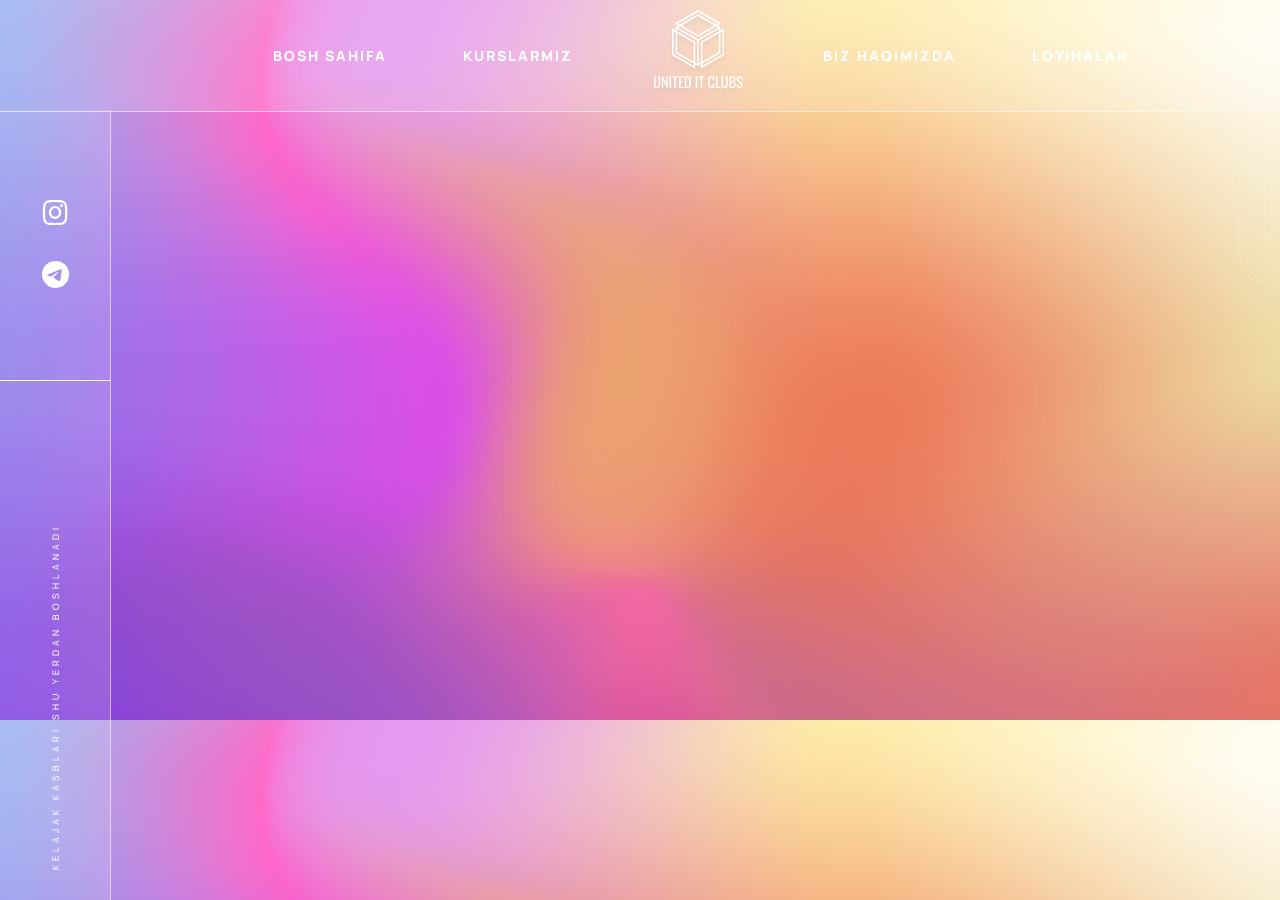
==== example.html @ 800cea26 "newBar" ====
<!DOCTYPE html>
<html lang="en">
<head>
    <meta charset="UTF-8">
    <meta http-equiv="X-UA-Compatible" content="IE=edge">
    <meta name="viewport" content="width=device-width, initial-scale=1.0">
    <link rel="stylesheet" href="header.css">
    <link rel="stylesheet" href="css/all.css">
    <link rel="stylesheet" href="webfonts">
    <title>Document</title>
</head>
<body>
    <!-- header -->
    <header class="head">
        <div class="container">
            <div class="link">
                <a href="">Bosh sahifa</a>
                <a href="">Kurslarmiz</a>
            </div>
            <div class="brand">
                <a href=""><img src="Group 2.png" alt=""></a>
            </div>
            <div class="link">
                <a href="">Biz haqimizda</a>
                <a href="">Loyihalar</a>
            </div>
        </div>
    </header>

    <!-- SideBar -->
    <section class="sideBar">
        <div class="icon">
            <a href="#"><i class="fa-brands fa-instagram"></i></a>
            <a href="#"><i class="fa-brands fa-telegram"></i></a>
        </div>
        <div class="text">
            <p>Kelajak kasblari shu yerdan boshlanadi</p>
        </div>
    </section>

    <section class="GrafikBox">
        
    </section>

   <section class="fonText">
    <marquee behavior="" direction="" height="">
        <h1>United it clubs United it clubs United it clubs United it clubs</h1>
        
     </marquee>
   </section>
   
    
</body>
</html>
---- header.css ----
@import url('https://fonts.googleapis.com/css2?family=Manrope:wght@300;500;700&display=swap');
@import url('https://fonts.googleapis.com/css2?family=Oswald:wght@300;500;700&display=swap');
:root {
    --manrope: 'Manrope', sans-serif; 
    --oswald: 'Oswald', sans-serif;
}
*{
    margin: 0;
    padding: 0;
    text-decoration: none;
}
body{
    background: url(Rectangle.png);
    background-size: cover;
    overflow-y: hidden;
}
.container
{
    width: 1400px;
    margin: 0 auto;
}

header{
    background: rgba(255, 255, 255, 0.146);
    border-bottom: 1.4px solid rgba(255, 255, 255, 0.527);
    padding: 10px 0;
    position: fixed;
    width: 100%;
    top: 0;
}
header .container
{
    display: flex;
    align-items: center;
    justify-content: center;
}
header .link a
{
    font-family: var(--manrope);
    font-size: 14px;
    margin: 0 30px;
    padding: 0 6px;
    color: #fff;
    text-transform: uppercase;
    letter-spacing: 2px;
    text-decoration: none;
    font-weight: 900;
}
header .brand{
    margin: 0 40px;
}

.sideBar
{
    width: 110px;
    height: 100vh;
    background: rgba(255, 255, 255, 0.146);
    border-right: 1.4px solid rgba(255, 255, 255, 0.527); 
    position: fixed;
    margin-top: 110px;
    left: 0;
    

}
.sideBar .icon 
{
    display: flex;
    flex-direction: column;
    align-items: center;
    justify-content: center;
    min-height: 30vh;
    border-bottom: 1px solid #fff;
}
.sideBar .icon a 
{
    font-size: 28px;
    color: #fff;
    margin: 15px 0;
}
.sideBar .text
{
    display: flex;
    width: 100%;
    min-height: 70vh;
    justify-content: center;
    align-items: center;
}

.sideBar .text p 
{
    transform: rotate(-90deg);
    white-space: nowrap;   
    color: #fff;
    font-size: 9px;
    font-family: var(--manrope);
    text-transform: uppercase;
    letter-spacing: 4px;
    transform: rotateZ(-90deg);
    white-space: nowrap;
    
}


/* absolute text */
.fonText
{
    position: absolute;
    left: 0;
    top: 15%;
    
    right: 0;
    
    display: flex;
    flex-direction: column;
    justify-content: space-around;
}
.fonText h1 
{
    font-size: 140px;
    font-family: var(--oswald);
    text-transform: uppercase;
    color: rgba(0, 0, 0, 0);
    -webkit-text-stroke: .3px rgba(255, 255, 255, 0.516);
    letter-spacing: 20px;
    line-height: 1.2;
    
}
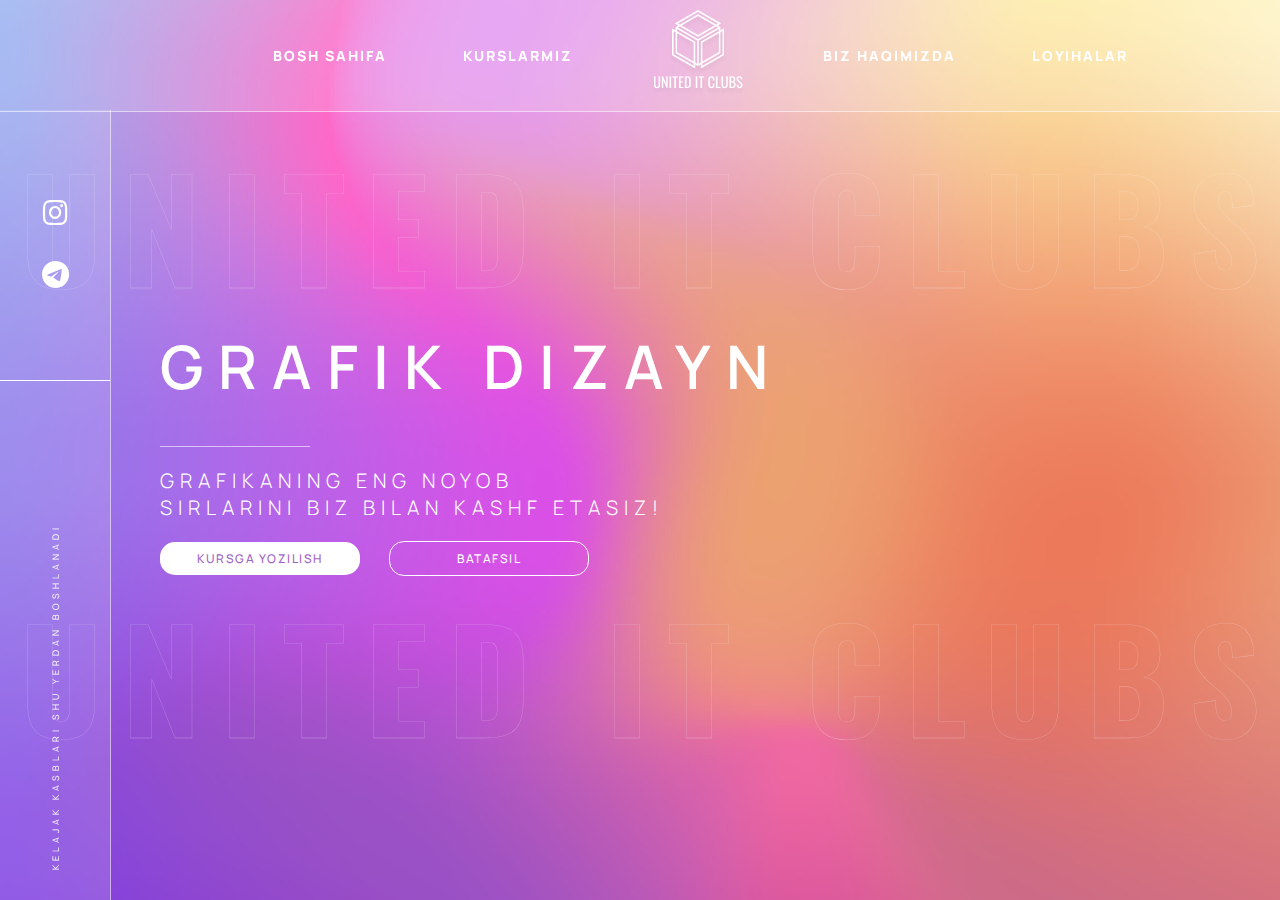
==== commit f9e304b3: "qeqwe" ====
--- a/example.html
+++ b/example.html
@@ -6,7 +6,7 @@
     <meta name="viewport" content="width=device-width, initial-scale=1.0">
     <link rel="stylesheet" href="header.css">
     <link rel="stylesheet" href="css/all.css">
-    <link rel="stylesheet" href="webfonts">
+    <!-- <link rel="stylesheet" href="webfonts"> -->
     <title>Document</title>
 </head>
 <body>
@@ -39,14 +39,19 @@
     </section>
 
     <section class="GrafikBox">
-        
+        <div class="Gboxs">
+            <h1 class="topname-h1">Grafik dizayn</h1>
+            <p>GRAFIKANING ENG NOYOB <br> SIRLARINI BIZ BILAN KASHF ETASIZ!</p>
+        </div>
+        <div class="Btnbox">
+            <button class="btn btn1">Kursga yozilish</button>
+            <button class="btn btn2">Batafsil</button>
+        </div>
     </section>
 
    <section class="fonText">
-    <marquee behavior="" direction="" height="">
-        <h1>United it clubs United it clubs United it clubs United it clubs</h1>
-        
-     </marquee>
+        <h1>United it clubs &nbsp; United it clubs United it clubs United it clubs &nbsp; United it clubs &nbsp; United it clubs &nbsp; United it clubs &nbsp; United it clubs </h1>
+        <h1>United it clubs &nbsp; &nbsp; United it clubs United it clubs United it clubs &nbsp; &nbsp; United it clubs &nbsp; &nbsp; United it clubs &nbsp; &nbsp; United it clubs &nbsp; &nbsp; United it clubs </h1>
    </section>
    
     
--- a/header.css
+++ b/header.css
@@ -10,8 +10,10 @@
     text-decoration: none;
 }
 body{
+    height: 100vh;
     background: url(Rectangle.png);
     background-size: cover;
+    background-repeat: no-repeat;
     overflow-y: hidden;
 }
 .container
@@ -106,13 +108,14 @@
 {
     position: absolute;
     left: 0;
-    top: 15%;
-    
+    top: 0;
     right: 0;
-    
+    bottom: 0;
     display: flex;
     flex-direction: column;
     justify-content: space-around;
+    overflow: hidden;
+    z-index: -1;
 }
 .fonText h1 
 {
@@ -123,6 +126,84 @@
     -webkit-text-stroke: .3px rgba(255, 255, 255, 0.516);
     letter-spacing: 20px;
     line-height: 1.2;
+    white-space: nowrap; 
+    padding: 0 20px;
+    user-select: none;
+    opacity: .7;
+}
+
+
+/* grafik box*/
+.GrafikBox {
+    width: 100%;
+    min-height: 100vh;
+    display: flex;
+    align-items: flex-start;
+    justify-content: center;
+    flex-direction: column;
+}
+.Gboxs, .Btnbox {
+   margin-left: 160px;
+}
+
+.topname-h1 {
+    font-size: 60px;
+    font-family: var(--manrope);
+    text-transform: uppercase;
+    font-weight: 600;
+    color: #fff;
+    letter-spacing: 15px;
+    padding-bottom: 40px;
+    position: relative;
+}
+.topname-h1::before {
+    content: " ";
+    position: absolute;
+    bottom: 0;
+    width: 150px;   
+    height: 1px;
+    background-color: rgba(255, 255, 255, 0.588);
+}
+
+.Gboxs p {
+    color: #fff;
+    font-size: 20px;
+    margin: 20px 0;
+    font-family: var(--manrope);
+    font-weight: 400;
+    font-weight: 300;
+    text-transform: uppercase;
+    letter-spacing: 6px;
+}
+
+.Btnbox {
     
 }
-
+.btn {
+    width: 200px;
+    padding: 8px 10px 8px 10px;
+    background-color: #fff;
+    font-size: 12px;
+    font-weight: 500;
+    text-transform: uppercase;
+    letter-spacing: 1.5px;
+    font-family: var(--manrope);
+    border: none;
+    border-radius: 15px;
+    cursor: pointer;
+    transition: .1s;
+}
+.btn1 {
+    color: #9E64C4;
+    margin-right: 25px;
+}
+.btn2 {
+    background-color: transparent;
+    border: 1px solid #fff;
+    color: #fff;
+    margin-right: 100px;
+}
+.btn2:hover {
+    background-color: #fff;
+    color: #9E64C4;
+}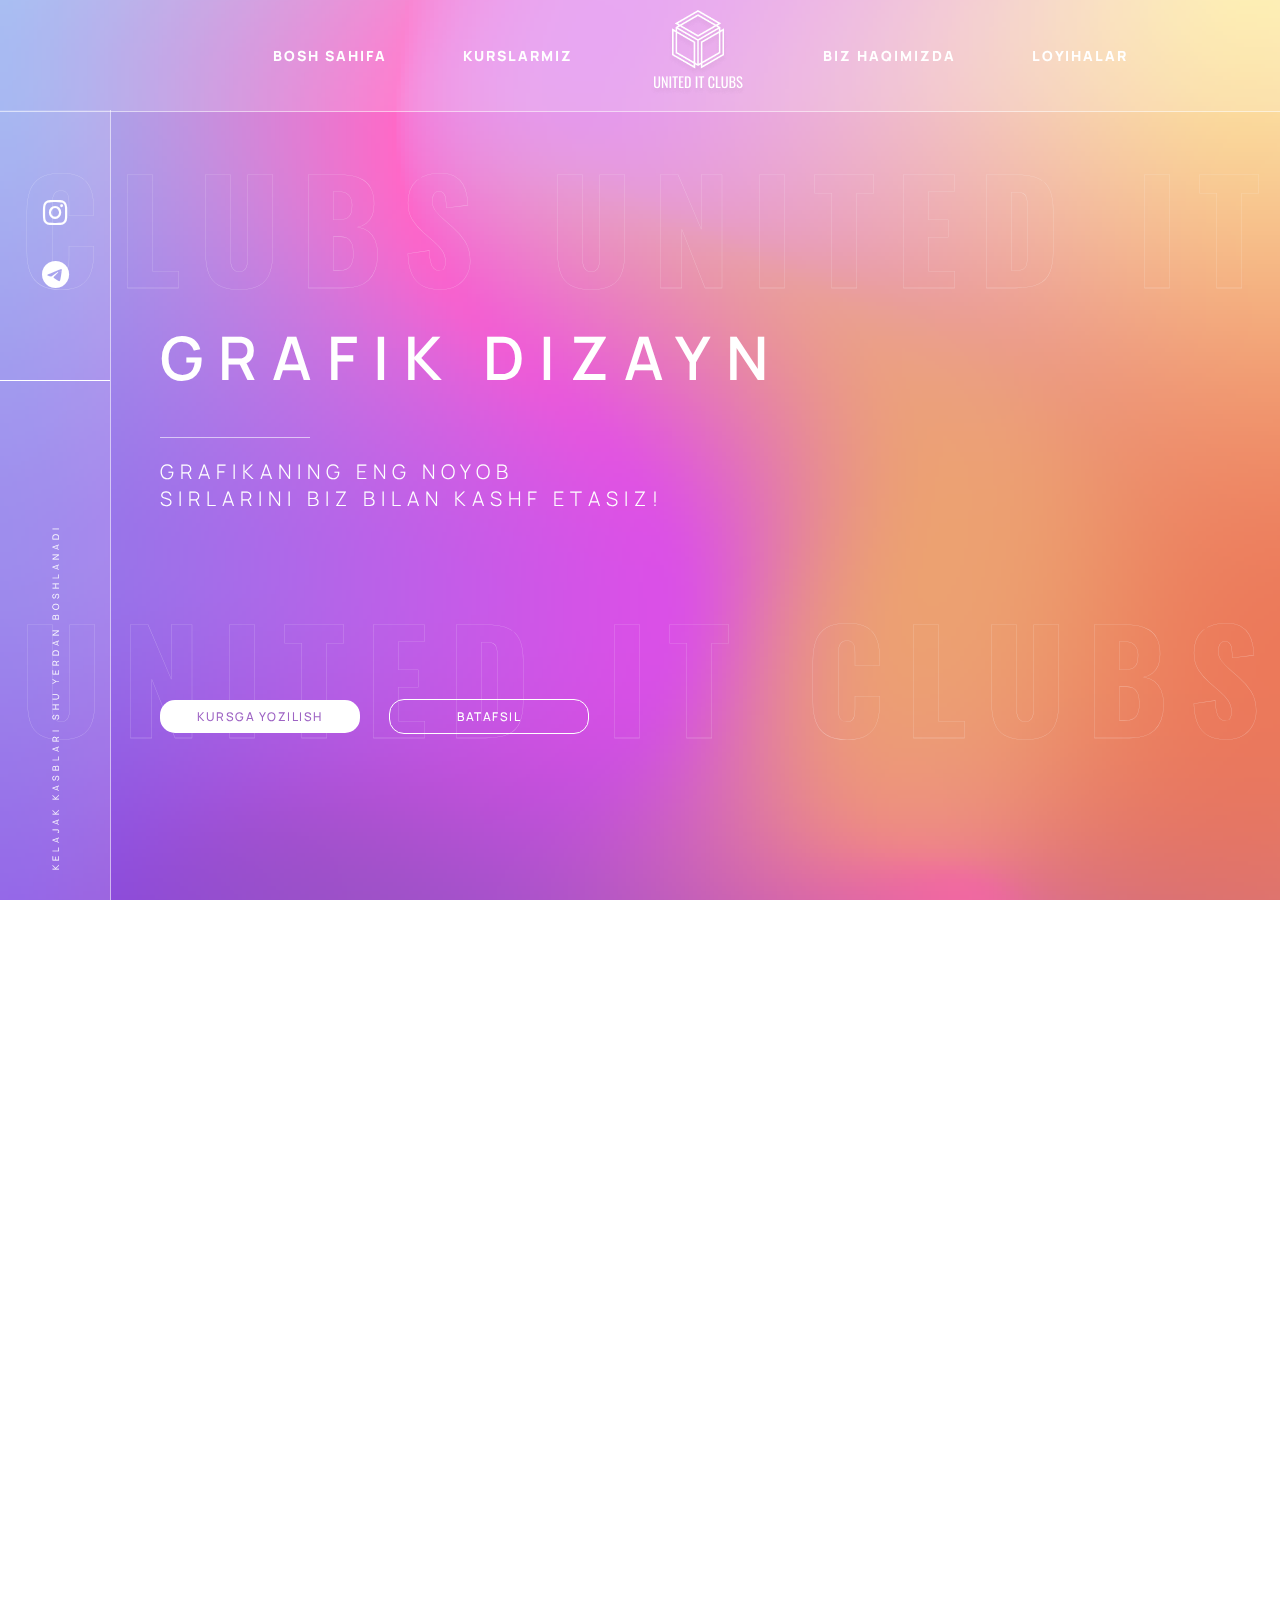
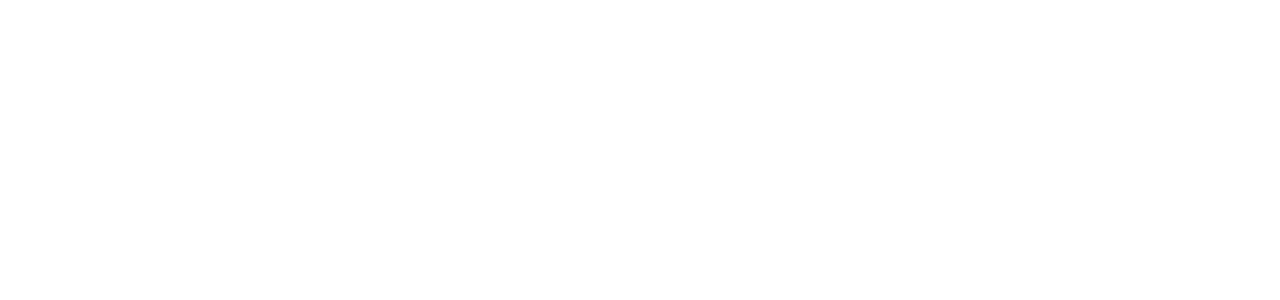
==== commit 8fa26472: "qwdqwffqwf" ====
--- a/example.html
+++ b/example.html
@@ -6,7 +6,7 @@
     <meta name="viewport" content="width=device-width, initial-scale=1.0">
     <link rel="stylesheet" href="header.css">
     <link rel="stylesheet" href="css/all.css">
-    <!-- <link rel="stylesheet" href="webfonts"> -->
+    <link rel="stylesheet" href="webfonts">
     <title>Document</title>
 </head>
 <body>
@@ -38,22 +38,51 @@
         </div>
     </section>
 
-    <section class="GrafikBox">
-        <div class="Gboxs">
-            <h1 class="topname-h1">Grafik dizayn</h1>
-            <p>GRAFIKANING ENG NOYOB <br> SIRLARINI BIZ BILAN KASHF ETASIZ!</p>
-        </div>
-        <div class="Btnbox">
-            <button class="btn btn1">Kursga yozilish</button>
-            <button class="btn btn2">Batafsil</button>
-        </div>
+    <div class="scroll-Div" data-0="transform: translateX(-0%);" data-1000="transform: translateX(-200%);">
+        <section class="GrafikBox GrafikBox1">
+            <div class="Gboxs">
+                <h1 class="topname-h1">Grafik dizayn</h1>
+                <p>GRAFIKANING ENG NOYOB <br> SIRLARINI BIZ BILAN KASHF ETASIZ!</p>
+            </div>
+            <div class="Btnbox">
+                <button class="btn btn1" style="color: #9E64C4;">Kursga yozilish</button>
+                <button class="btn btn2 clr1">Batafsil</button>
+            </div>
+        </section>
+
+
+        <section class="GrafikBox GrafikBox2">
+            <div class="Gboxs">
+                <h1 class="topname-h1">Frontend & Backend</h1>
+                <p>Web dasturlashda kod yozish <br> san`atni mukammal egallang!</p>
+            </div>
+            <div class="Btnbox">
+                <button class="btn btn1" style="color: #9E96DD;">Kursga yozilish</button>
+                <button class="btn btn2 clr2">Batafsil</button>
+            </div>
+        </section> 
+
+
+        <section class="GrafikBox GrafikBox3">
+            <div class="Gboxs">
+                <h1 class="topname-h1">3d modeling</h1>
+                <p>3 o`lchamli fazoni bizning <br> kurslarimizda zapt etasiz!</p>
+            </div>
+            <div class="Btnbox">
+                <button class="btn btn1" style="color: #CC837E;">Kursga yozilish</button>
+                <button class="btn btn2 clr3">Batafsil</button>
+            </div>
+        </section> 
+    </div>
+
+    <section class="fonText" data-0="transform: translateX(-0%);" data-1000="transform: translateX(-200%);">
+        <h1>clubs&nbsp;United it clubs &nbsp; United it clubs &nbsp; United it clubs </h1>
+        <h1>United it clubs &nbsp; &nbsp; United it clubs United it clubs United it clubs &nbsp; &nbsp; United it clubs &nbsp; &nbsp; United it clubs &nbsp; &nbsp; United it clubs &nbsp; &nbsp; United it clubs </h1>
     </section>
-
-   <section class="fonText">
-        <h1>United it clubs &nbsp; United it clubs United it clubs United it clubs &nbsp; United it clubs &nbsp; United it clubs &nbsp; United it clubs &nbsp; United it clubs </h1>
-        <h1>United it clubs &nbsp; &nbsp; United it clubs United it clubs United it clubs &nbsp; &nbsp; United it clubs &nbsp; &nbsp; United it clubs &nbsp; &nbsp; United it clubs &nbsp; &nbsp; United it clubs </h1>
-   </section>
    
-    
+   <script type="text/javascript" src="javascript.js"></script>
+   <script type="text/javascript">
+        var s = skrollr.init();
+   </script>
 </body>
 </html>--- a/header.css
+++ b/header.css
@@ -9,13 +9,6 @@
     padding: 0;
     text-decoration: none;
 }
-body{
-    height: 100vh;
-    background: url(Rectangle.png);
-    background-size: cover;
-    background-repeat: no-repeat;
-    overflow-y: hidden;
-}
 .container
 {
     width: 1400px;
@@ -29,6 +22,7 @@
     position: fixed;
     width: 100%;
     top: 0;
+    z-index: 111;
 }
 header .container
 {
@@ -61,6 +55,7 @@
     position: fixed;
     margin-top: 110px;
     left: 0;
+    z-index: 111;
     
 
 }
@@ -106,16 +101,15 @@
 /* absolute text */
 .fonText
 {
-    position: absolute;
+    height: 100vh;
+    position: fixed;
+    top: 0;
     left: 0;
-    top: 0;
-    right: 0;
+    right: 80%;
     bottom: 0;
     display: flex;
     flex-direction: column;
     justify-content: space-around;
-    overflow: hidden;
-    z-index: -1;
 }
 .fonText h1 
 {
@@ -129,21 +123,43 @@
     white-space: nowrap; 
     padding: 0 20px;
     user-select: none;
-    opacity: .7;
+    opacity: 0.7;
 }
 
 
 /* grafik box*/
+.scroll-Div {
+    width: 100%;
+    display: flex;
+    position: fixed;
+    top: 0;
+    left: 0;
+}
 .GrafikBox {
-    width: 100%;
+    background-size: cover;
+    background-repeat: no-repeat;
+    min-width: 100%;
     min-height: 100vh;
     display: flex;
     align-items: flex-start;
-    justify-content: center;
+    justify-content: space-evenly;
     flex-direction: column;
-}
-.Gboxs, .Btnbox {
-   margin-left: 160px;
+    z-index: 2;
+}
+.GrafikBox1 {
+    background: url('Rectangle.png');
+}
+.GrafikBox2 {
+    background: url('Rectangle2.png');
+}
+.GrafikBox3 {
+    background: url('Rectangle3.png');
+}
+
+.Gboxs {
+    margin-top: 150px;
+    margin-left: 160px;
+    z-index: 10;
 }
 
 .topname-h1 {
@@ -177,7 +193,8 @@
 }
 
 .Btnbox {
-    
+    margin-left: 160px;
+    z-index: 10;
 }
 .btn {
     width: 200px;
@@ -194,16 +211,28 @@
     transition: .1s;
 }
 .btn1 {
-    color: #9E64C4;
     margin-right: 25px;
+}
+.btn1:hover {
+    background-color: transparent;
+    color: #fff !important;
+    border: 1px solid #fff;
 }
 .btn2 {
     background-color: transparent;
     border: 1px solid #fff;
     color: #fff;
-    margin-right: 100px;
+    margin-right: 100px ;
 }
 .btn2:hover {
     background-color: #fff;
+}
+.clr1:hover {
     color: #9E64C4;
+}
+.clr2:hover {
+    color: #9E96DD;
+}
+.clr3:hover {
+    color: #CC837E;
 }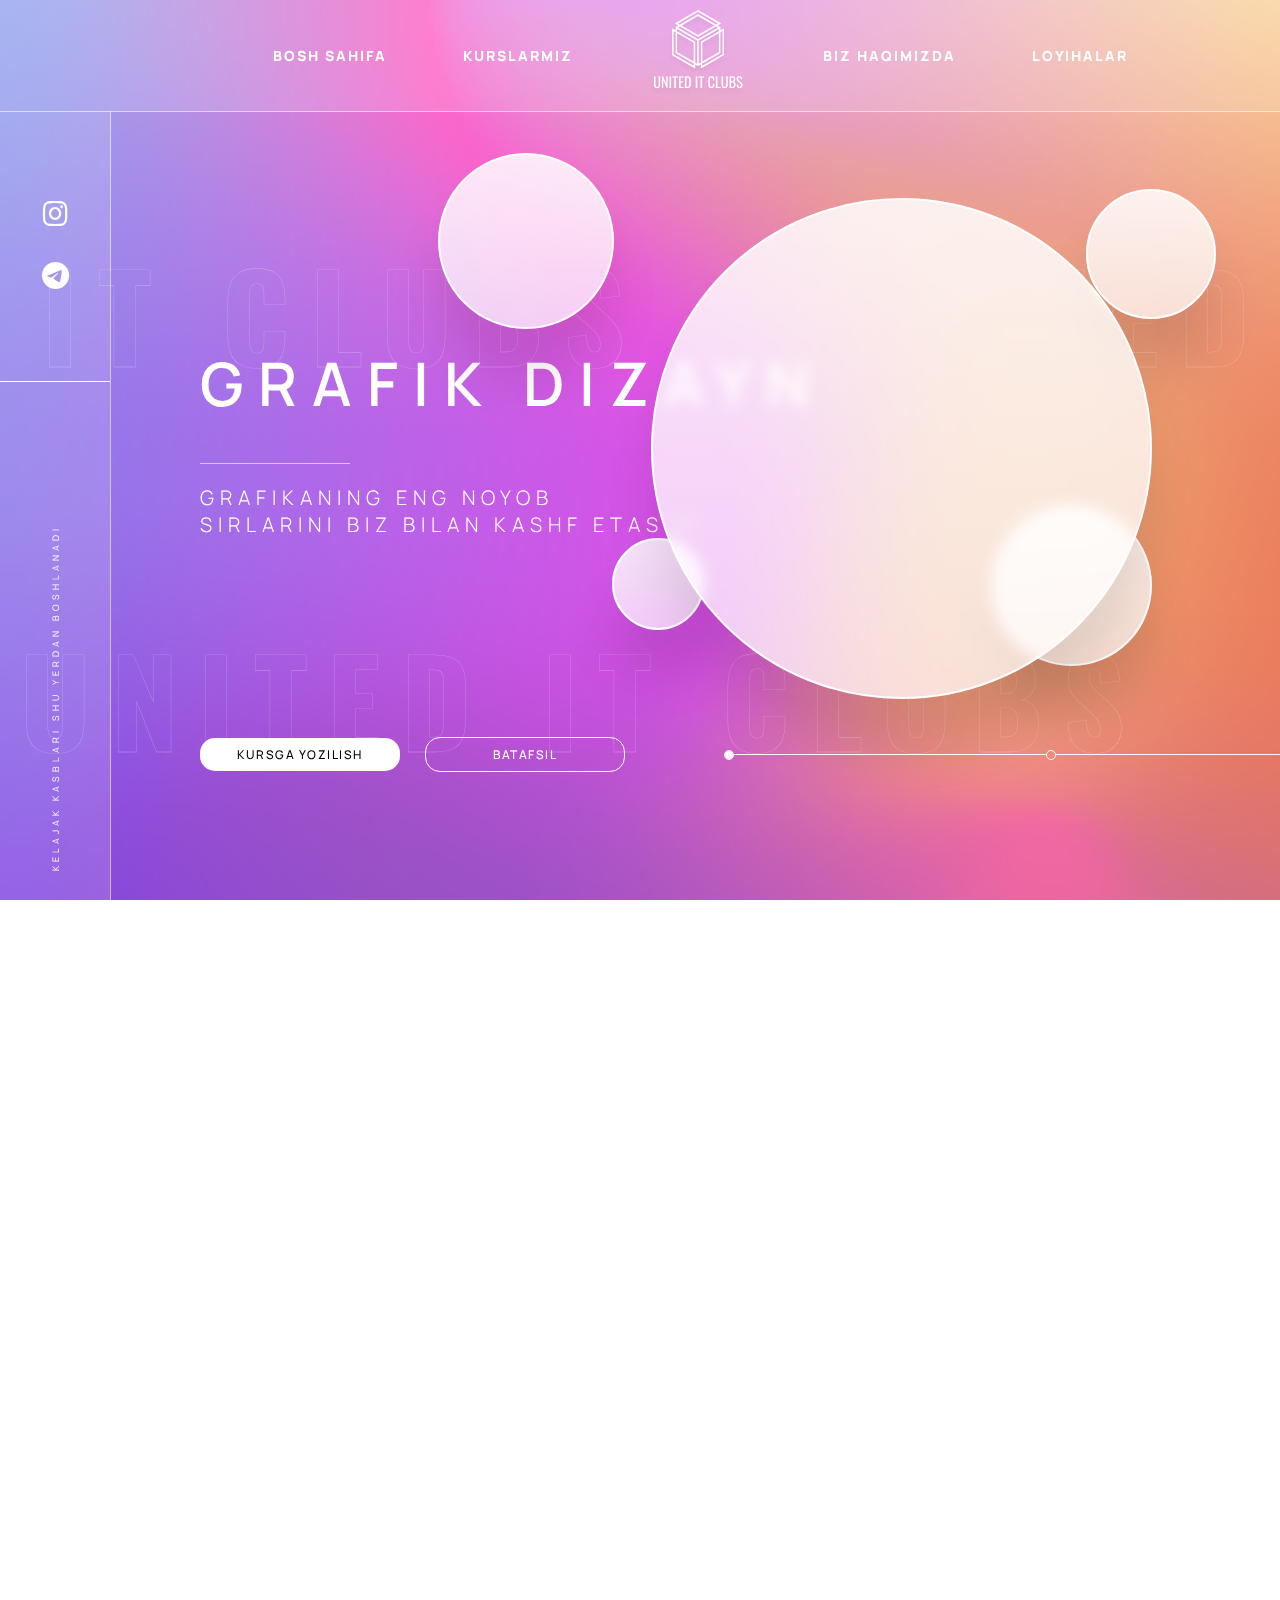
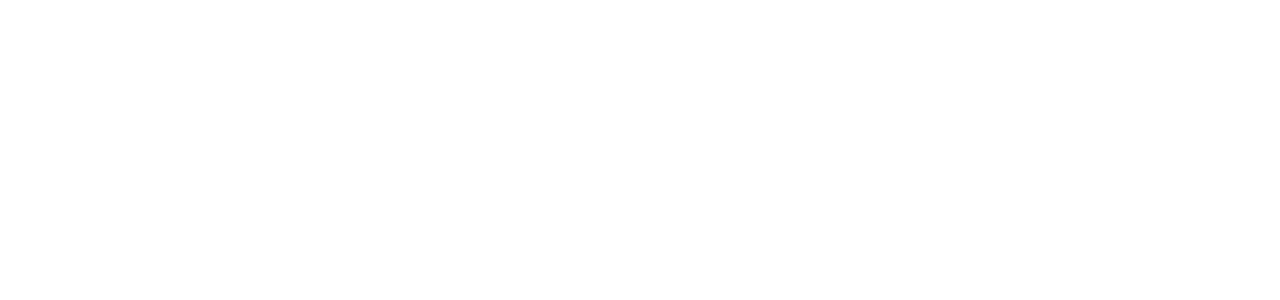
==== commit 2811f5e4: "bitay deb qoldi" ====
--- a/example.html
+++ b/example.html
@@ -6,7 +6,6 @@
     <meta name="viewport" content="width=device-width, initial-scale=1.0">
     <link rel="stylesheet" href="header.css">
     <link rel="stylesheet" href="css/all.css">
-    <link rel="stylesheet" href="webfonts">
     <title>Document</title>
 </head>
 <body>
@@ -14,15 +13,15 @@
     <header class="head">
         <div class="container">
             <div class="link">
-                <a href="">Bosh sahifa</a>
-                <a href="">Kurslarmiz</a>
+                <a href="#">Bosh sahifa</a>
+                <a href="#">Kurslarmiz</a>
             </div>
             <div class="brand">
-                <a href=""><img src="Group 2.png" alt=""></a>
+                <a href="#"><img src="pictures/Group 2.png" alt=""></a>
             </div>
             <div class="link">
-                <a href="">Biz haqimizda</a>
-                <a href="">Loyihalar</a>
+                <a href="#">Biz haqimizda</a>
+                <a href="#">Loyihalar</a>
             </div>
         </div>
     </header>
@@ -38,16 +37,12 @@
         </div>
     </section>
 
-    <div class="scroll-Div" data-0="transform: translateX(-0%);" data-1000="transform: translateX(-200%);">
+    <!-- Main section -->
+    <div class="scroll-Div" id="scroll-div" data-0="transform: translateX(-0%);" data-1000="transform: translateX(-200%);">
         <section class="GrafikBox GrafikBox1">
             <div class="Gboxs">
                 <h1 class="topname-h1">Grafik dizayn</h1>
                 <p>GRAFIKANING ENG NOYOB <br> SIRLARINI BIZ BILAN KASHF ETASIZ!</p>
-            </div>
-            <div class="Btnbox">
-                <button class="btn btn1" style="color: #9E64C4;">Kursga yozilish</button>
-                <button class="btn btn2 clr1">Batafsil</button>
-            </div>
         </section>
 
 
@@ -55,10 +50,6 @@
             <div class="Gboxs">
                 <h1 class="topname-h1">Frontend & Backend</h1>
                 <p>Web dasturlashda kod yozish <br> san`atni mukammal egallang!</p>
-            </div>
-            <div class="Btnbox">
-                <button class="btn btn1" style="color: #9E96DD;">Kursga yozilish</button>
-                <button class="btn btn2 clr2">Batafsil</button>
             </div>
         </section> 
 
@@ -68,20 +59,41 @@
                 <h1 class="topname-h1">3d modeling</h1>
                 <p>3 o`lchamli fazoni bizning <br> kurslarimizda zapt etasiz!</p>
             </div>
-            <div class="Btnbox">
-                <button class="btn btn1" style="color: #CC837E;">Kursga yozilish</button>
-                <button class="btn btn2 clr3">Batafsil</button>
+        </section> 
+    </div>
+    
+    <!-- Absolute sections -->
+    <div class="BtnBox-div">
+        <div class="Btnbox">
+            <button class="btn btn1">Kursga yozilish</button>
+            <button class="btn btn2 clr3">Batafsil</button>
+            <div class="lineDiv">
+                <div class="oval" id="oval1"></div>
+                <div class="line"></div>
+                <div class="oval oval2" id="oval2"></div>
+                <div class="line"></div>
+                <div class="oval oval2" id="oval3"></div>
+                <div class="line line2"></div>
             </div>
-        </section> 
+        </div>
+    </div>
+
+    <div class="circleDiv">
+        <div class="main-circle"></div>
+        <div class="circle2" data-0="top:17%; right: 52%;" data-500="top:57%; right: 62%;"  data-1000="top:61%; right: 42%;"></div>
+        <div class="circle3" data-0="top:21%; right: 5%;" data-500="top:62%; right: 3%;"  data-1000="top:25%; right: 31%;"></div>
+        <div class="circle4" data-0="bottom: 30%; right: 45%;" data-500="bottom: 65%; right: 40%;" data-1000="bottom: 70%; right: 73%;"></div>
+        <div class="circle5" data-0="bottom: 26%; right: 10%;" data-500="bottom: 63%; right: 9%;" data-1000="bottom: 50%; right: 0;"></div>
     </div>
 
     <section class="fonText" data-0="transform: translateX(-0%);" data-1000="transform: translateX(-200%);">
-        <h1>clubs&nbsp;United it clubs &nbsp; United it clubs &nbsp; United it clubs </h1>
-        <h1>United it clubs &nbsp; &nbsp; United it clubs United it clubs United it clubs &nbsp; &nbsp; United it clubs &nbsp; &nbsp; United it clubs &nbsp; &nbsp; United it clubs &nbsp; &nbsp; United it clubs </h1>
+        <h1 class="txt1">United it clubs &nbsp; United it clubs &nbsp;  United it clubs United it clubs &nbsp; United it clubs &nbsp; United it clubs &nbsp; United it clubs </h1>
+        <h1 class="txt2">United it clubs &nbsp; &nbsp; United it clubs United it clubs United it clubs &nbsp; &nbsp; United it clubs &nbsp; &nbsp; United it clubs &nbsp; &nbsp; United it clubs &nbsp; &nbsp; United it clubs </h1>
     </section>
    
-   <script type="text/javascript" src="javascript.js"></script>
-   <script type="text/javascript">
+    <script src="javascript.js"></script>
+    <script type="text/javascript" src="scroll.js"></script>
+    <script type="text/javascript">
         var s = skrollr.init();
    </script>
 </body>
--- a/header.css
+++ b/header.css
@@ -8,7 +8,20 @@
     margin: 0;
     padding: 0;
     text-decoration: none;
-}
+    scroll-behavior: smooth;
+}
+html::-webkit-scrollbar {
+    width: 10px;
+}
+html::-webkit-scrollbar-thumb {
+    background: rgb(146, 146, 146);
+    border-radius: 5px;
+    margin: 2px;
+}
+html::-webkit-scrollbar-track {
+    background: transparent;
+}
+
 .container
 {
     width: 1400px;
@@ -22,7 +35,7 @@
     position: fixed;
     width: 100%;
     top: 0;
-    z-index: 111;
+    z-index: 999999;
 }
 header .container
 {
@@ -53,9 +66,9 @@
     background: rgba(255, 255, 255, 0.146);
     border-right: 1.4px solid rgba(255, 255, 255, 0.527); 
     position: fixed;
-    margin-top: 110px;
+    margin-top: 111px;
     left: 0;
-    z-index: 111;
+    z-index: 999999;
     
 
 }
@@ -94,7 +107,6 @@
     letter-spacing: 4px;
     transform: rotateZ(-90deg);
     white-space: nowrap;
-    
 }
 
 
@@ -111,9 +123,16 @@
     flex-direction: column;
     justify-content: space-around;
 }
+.back-img {
+    min-width: 100vw !important;
+    height: 100vh;
+    background-size: cover;
+    background-repeat: no-repeat;
+}
 .fonText h1 
 {
-    font-size: 140px;
+    /* font-size: 140px; */
+    font-size: 7.5rem;
     font-family: var(--oswald);
     text-transform: uppercase;
     color: rgba(0, 0, 0, 0);
@@ -125,7 +144,13 @@
     user-select: none;
     opacity: 0.7;
 }
-
+.fonText .txt1 {
+    transform: translateX(-500px);
+    margin-top: 120px;
+}
+.fonText .txt2 {
+    margin-bottom: 10px;
+}
 
 /* grafik box*/
 .scroll-Div {
@@ -136,29 +161,32 @@
     left: 0;
 }
 .GrafikBox {
+    min-width: 100%;
+    min-height: 100vh;
+    display: flex;
+    align-items: flex-start;
+    justify-content: center;
+    flex-direction: column;
+    z-index: 2;
+}
+.GrafikBox1 {   
+    background: url('pictures/Rectangle.png');
     background-size: cover;
     background-repeat: no-repeat;
-    min-width: 100%;
-    min-height: 100vh;
-    display: flex;
-    align-items: flex-start;
-    justify-content: space-evenly;
-    flex-direction: column;
-    z-index: 2;
-}
-.GrafikBox1 {
-    background: url('Rectangle.png');
 }
 .GrafikBox2 {
-    background: url('Rectangle2.png');
+    background: url('pictures/Rectangle2.png');
+    background-size: cover;
+    background-repeat: no-repeat;
 }
 .GrafikBox3 {
-    background: url('Rectangle3.png');
+    background: url('pictures/Rectangle3.png');
+    background-size: cover;
+    background-repeat: no-repeat;
 }
 
 .Gboxs {
-    margin-top: 150px;
-    margin-left: 160px;
+    margin-left: 200px;
     z-index: 10;
 }
 
@@ -192,9 +220,19 @@
     letter-spacing: 6px;
 }
 
+.BtnBox-div {
+    width: 100%;
+    height: 100vh;
+    display: flex;
+    align-items: flex-end;
+}
 .Btnbox {
-    margin-left: 160px;
-    z-index: 10;
+    position: fixed;
+    margin-left: 200px;
+    z-index: 1000;
+    display: flex;
+    align-items: center;
+    margin-bottom: 10%;
 }
 .btn {
     width: 200px;
@@ -222,17 +260,74 @@
     background-color: transparent;
     border: 1px solid #fff;
     color: #fff;
-    margin-right: 100px ;
-}
-.btn2:hover {
+    margin-right: 100px;
+}
+
+.lineDiv {
+    display: flex;
+    justify-content: flex-start;
+    align-items: center;
+}
+.lineDiv .oval {
+    width: 8px;
+    height: 8px;
     background-color: #fff;
-}
-.clr1:hover {
-    color: #9E64C4;
-}
-.clr2:hover {
-    color: #9E96DD;
-}
-.clr3:hover {
-    color: #CC837E;
+    border-radius: 50%;
+    /* border: 1px solid #fff; */
+    outline: 1px solid #fff;
+    cursor: pointer;
+}
+.lineDiv .line {
+    width: 314px;
+    height: 1.5px;
+    background-color: #fff;
+}
+.lineDiv .oval2 {
+    background-color: transparent;
+}
+.lineDiv .line2 {
+    width: 99999px;
+}
+
+/* circle div */
+
+.circleDiv {
+    width: 100%;
+    height: 100vh;
+    position: fixed;
+    left: 0;
+    top: 0;
+    z-index: 999;
+}
+.circleDiv div {
+    position: absolute;
+    border: 2px solid #fff;
+    border-radius: 50%;
+    background: linear-gradient(180deg, rgba(255, 255, 255, 0.62) 0%, rgba(255, 255, 255, 0.25) 100%),
+                    linear-gradient(0deg, rgba(255, 255, 255, 0.6), rgba(255, 255, 255, 0.6));
+    backdrop-filter: blur(7px);
+    box-shadow: 0px 50px 50px rgba(0, 0, 0, 0.1);
+}
+.main-circle {
+    right: 10%;
+    top: 22%;
+    width: 497px;
+    height: 497px;
+    z-index: 99;
+}
+.circle2 {
+    width: 172px;
+    height: 172px;
+}
+.circle3 {
+    height: 126px;
+    width: 126px;
+}
+.circle4 {
+    height: 88px;
+    width: 88px;
+}
+.circle5 {
+    height: 157px;
+    width: 157px;
 }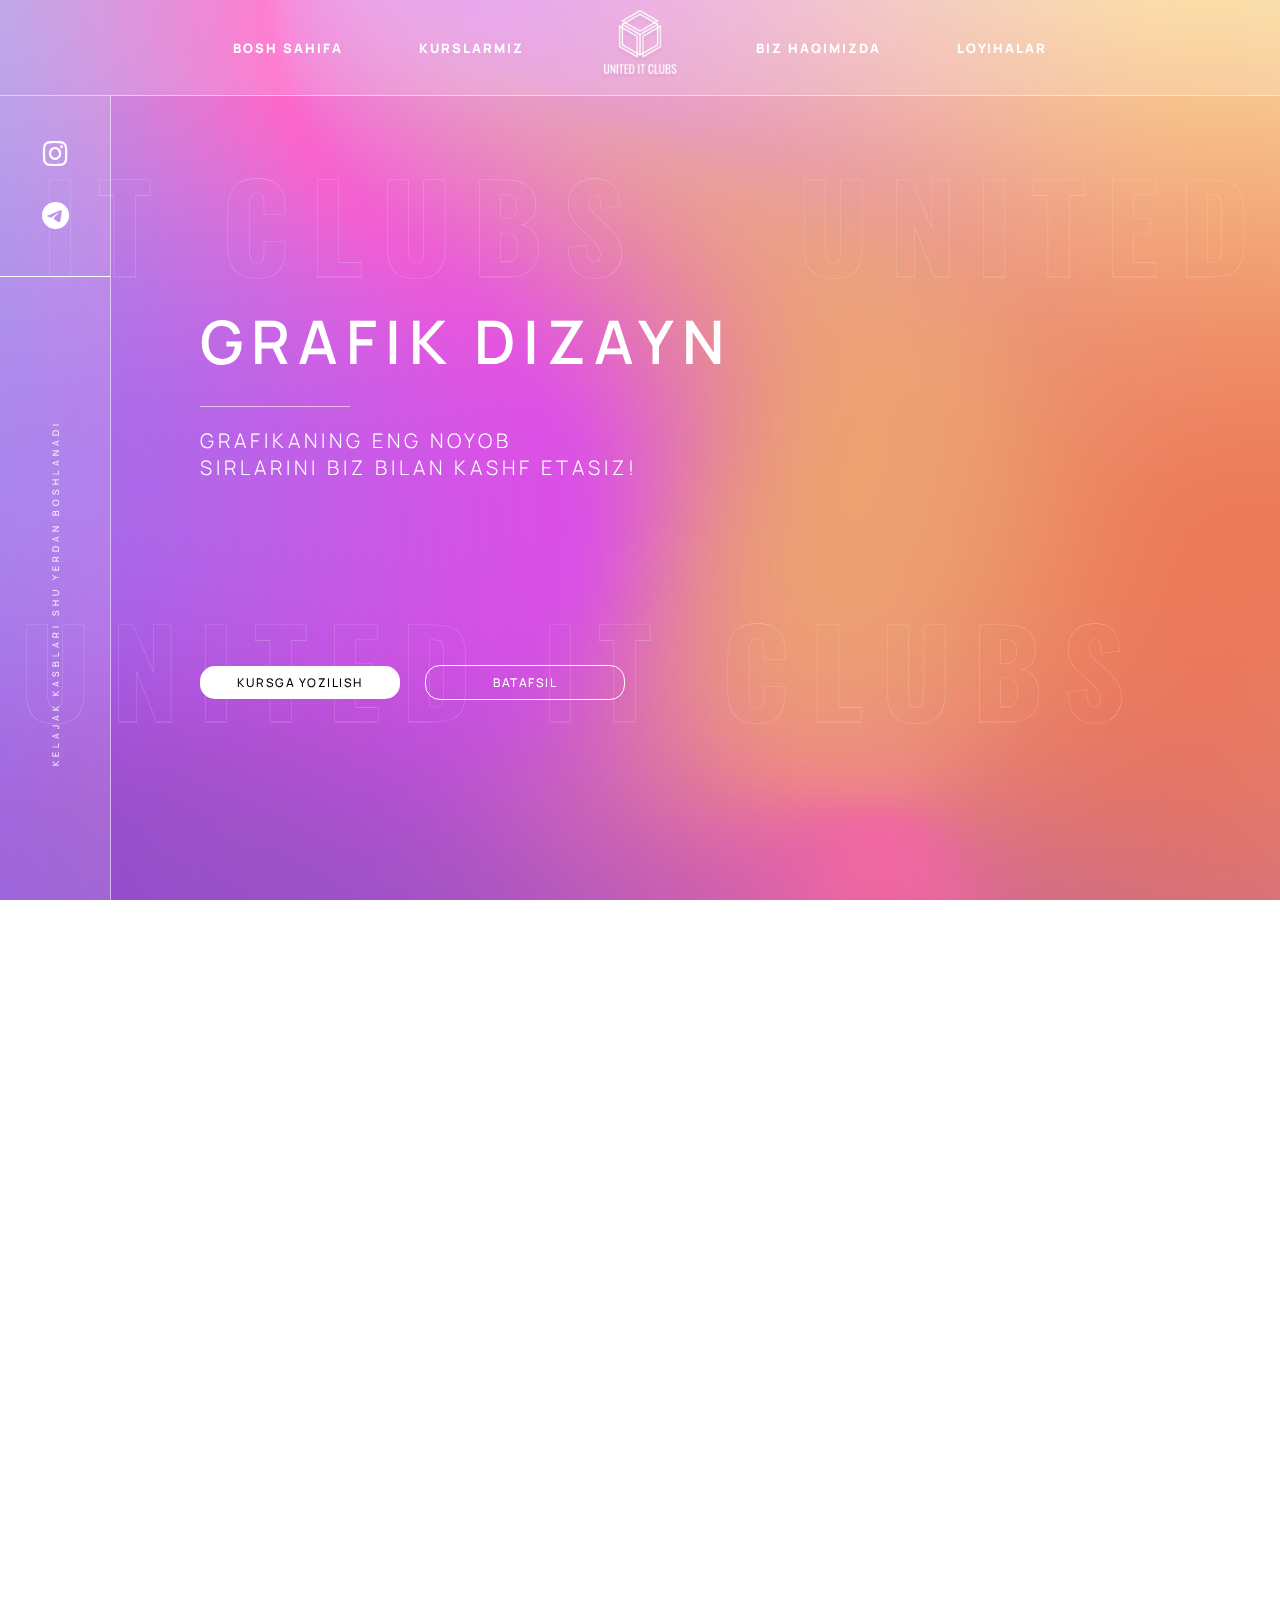
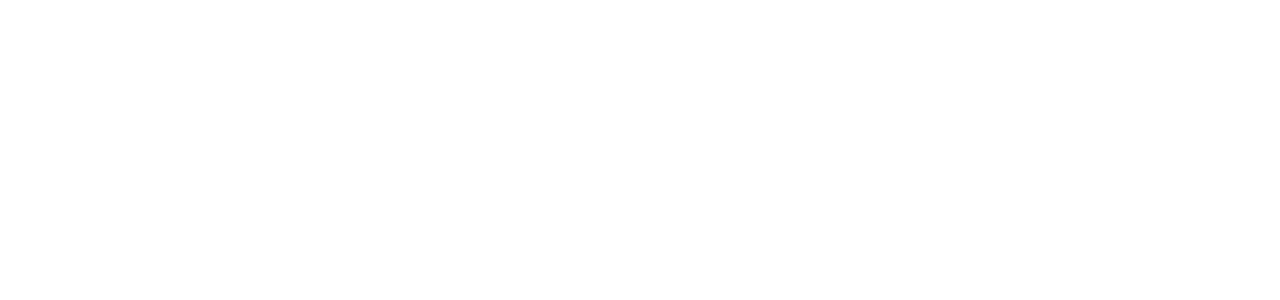
==== commit 4ce032bc: "wfegqegqg" ====
--- a/example.html
+++ b/example.html
@@ -6,6 +6,7 @@
     <meta name="viewport" content="width=device-width, initial-scale=1.0">
     <link rel="stylesheet" href="header.css">
     <link rel="stylesheet" href="css/all.css">
+    <link rel="stylesheet" href="mediaquery.css">
     <title>Document</title>
 </head>
 <body>
@@ -24,7 +25,27 @@
                 <a href="#">Loyihalar</a>
             </div>
         </div>
+        <div class="brand2">
+            <a href="#"><img src="pictures/Group 2.png" alt=""></a>
+        </div>
+        <label class="label-one">
+            <img class="check-img" src="data:image/svg+xml,%3csvg xmlns='http://www.w3.org/2000/svg' viewBox='0 0 30 30'%3e%3cpath stroke='rgba%28255, 255, 255, 0.55%29' stroke-linecap='round' stroke-miterlimit='10' stroke-width='2' d='M4 7h22M4 15h22M4 23h22'/%3e%3c/svg%3e" alt="none">
+        </label>
+
     </header>
+
+    <div class="OpenNaw">
+        <div class="brand3">
+            <a href="#"><img src="pictures/Group 2.png" alt=""></a>
+            <i class="fa-regular close-icon fa-xmark"></i>
+        </div>
+        <div class="link2">
+            <a href="#">Bosh sahifa</a>
+            <a href="#">Kurslarmiz</a>
+            <a href="#">Biz haqimizda</a>
+            <a href="#">Loyihalar</a>
+        </div>
+    </div>
 
     <!-- SideBar -->
     <section class="sideBar">
@@ -96,5 +117,6 @@
     <script type="text/javascript">
         var s = skrollr.init();
    </script>
+   <script src="https://cdnjs.cloudflare.com/ajax/libs/wow/1.1.2/wow.min.js" integrity="sha512-Eak/29OTpb36LLo2r47IpVzPBLXnAMPAVypbSZiZ4Qkf8p/7S/XRG5xp7OKWPPYfJT6metI+IORkR5G8F900+g==" crossorigin="anonymous" referrerpolicy="no-referrer"></script>
 </body>
 </html>--- a/header.css
+++ b/header.css
@@ -1,8 +1,10 @@
 @import url('https://fonts.googleapis.com/css2?family=Manrope:wght@300;500;700&display=swap');
 @import url('https://fonts.googleapis.com/css2?family=Oswald:wght@300;500;700&display=swap');
+@import url('https://fonts.googleapis.com/css2?family=Rubik:ital,wght@0,300;0,500;0,700;0,900;1,300;1,500;1,700;1,900&display=swap');
 :root {
     --manrope: 'Manrope', sans-serif; 
     --oswald: 'Oswald', sans-serif;
+    --Rubik: 'Rubik', sans-serif;
 }
 *{
     margin: 0;
@@ -25,7 +27,7 @@
 .container
 {
     width: 1400px;
-    margin: 0 auto;
+    margin: auto;
 }
 
 header{
@@ -58,6 +60,28 @@
 header .brand{
     margin: 0 40px;
 }
+.brand2 {
+    display: none;
+}
+
+.OpenNaw {
+    display: none;
+}
+.check-img {
+    width: 34px;
+    margin: 28px 30px 0 0;
+    padding: 2px 6px;
+    border: 2px solid rgba(255, 255, 255, 0.549);
+    border-radius: 6px;
+    cursor: pointer;
+}
+.label-one {
+    display: none;
+    position: absolute;
+    top: 0;
+    right: 0;
+}
+
 
 .sideBar
 {
@@ -173,16 +197,19 @@
     background: url('pictures/Rectangle.png');
     background-size: cover;
     background-repeat: no-repeat;
+    background-position: center;
 }
 .GrafikBox2 {
     background: url('pictures/Rectangle2.png');
     background-size: cover;
     background-repeat: no-repeat;
+    background-position: center;
 }
 .GrafikBox3 {
     background: url('pictures/Rectangle3.png');
     background-size: cover;
     background-repeat: no-repeat;
+    background-position: center;
 }
 
 .Gboxs {
@@ -225,11 +252,12 @@
     height: 100vh;
     display: flex;
     align-items: flex-end;
+    position: fixed;
+    z-index: 9999;
 }
 .Btnbox {
     position: fixed;
     margin-left: 200px;
-    z-index: 1000;
     display: flex;
     align-items: center;
     margin-bottom: 10%;
@@ -273,7 +301,6 @@
     height: 8px;
     background-color: #fff;
     border-radius: 50%;
-    /* border: 1px solid #fff; */
     outline: 1px solid #fff;
     cursor: pointer;
 }
@@ -286,7 +313,7 @@
     background-color: transparent;
 }
 .lineDiv .line2 {
-    width: 99999px;
+    width: 99999px !important;
 }
 
 /* circle div */
@@ -330,4 +357,4 @@
 .circle5 {
     height: 157px;
     width: 157px;
-}+}
--- a/mediaquery.css
+++ b/mediaquery.css
@@ -0,0 +1,177 @@
+@media only screen and (max-width: 1600px) {
+    header .link a {
+        font-size: 13px;
+    }
+    .brand a img {
+        width: 80px;
+    }
+    .sideBar {
+        margin-top: 96px;
+    }
+    .sideBar .icon {
+        min-height: 20vh;
+    }
+    .topname-h1 {
+        letter-spacing: 8px;
+    }
+    .Gboxs p {
+        letter-spacing: 4px;
+    }
+    .main-circle {
+        width: 350px;
+        height: 350px;
+    }
+    .circle2 {
+        width: 102px;
+        height: 102px;
+    }
+    .circle3 {
+        height: 106px;
+        width: 106px;
+    }
+    .circle4 {
+        height: 88px;
+        width: 88px;
+    }
+    .circle5 {
+        height: 107px;
+        width: 107px;
+    }
+    .lineDiv .line {
+        width: 280px;
+    }
+
+}
+@media only screen and (max-width: 1400px) {
+    .container {
+        width: 100%;
+    }
+    .lineDiv .line {
+        width: 200px;
+    }
+}
+@media only screen and (max-width: 1300px) {
+    .circleDiv {
+        display: none;
+    }
+    .lineDiv {
+        transform: rotateZ(-45deg);
+    }
+    .Btnbox {
+        margin-bottom: 200px;
+    }
+    .Gboxs {
+        padding-bottom: 100px;
+    }
+    .topname-h1 {
+        padding-bottom: 25px;
+    }
+    .fonText .txt1 {
+        margin-top: 0;
+    }
+}
+@media only screen and (max-width: 900px) {
+    header .link a {
+        font-size: 11px;
+    }
+    .brand a img {
+        width: 70px;
+    }
+    
+    .sideBar {
+        width: 90px;
+    }
+    .sideBar .icon a {
+        font-size: 24px;
+    }
+    .sideBar .text p {
+        font-size: 7px;
+    }
+
+    .Gboxs, .Btnbox {
+        margin-left: 150px;
+    }
+    .topname-h1 {
+        font-size: 50px;
+    }
+    .Gboxs p {
+        font-size: 15px;
+    }
+    .Btnbox .btn {
+        font-size: 10px;
+        padding: 8px;
+    }
+    .head .container {
+        display: none;
+    }
+    .brand2 {
+        display: block;
+        display: flex;
+        justify-content: center;
+    }
+    .brand2 a img {
+        width: 80px;
+    }
+
+
+
+    .label-one {
+        display: block;
+    }
+    .OpenNaw
+    {
+        display: none;
+        flex-direction: column;
+        align-items: center;
+        width: 100%;
+        height: 100vh;
+        position: fixed;
+        top: 0;
+        left: 0;
+        z-index: 9999999;
+        backdrop-filter: blur(25px);
+    }
+    .OpenNaw .brand3 {
+        width: 100%;
+        text-align: center;
+        position: relative;
+    }
+    .OpenNaw .brand3 a img {
+        width: 100px;
+        height: 80px;
+        margin: 20px 0 10px 0;
+        object-fit: contain;
+    }
+    .close-icon {
+        font-size: 38px;
+        color: #fff;
+        position: absolute;
+        top: 24px;
+        right: 37px;
+        cursor: pointer;
+        padding: 7px;
+    }
+
+    .OpenNaw .link2 {
+        width: 100%;
+        display: block;
+        display: flex;
+        flex-direction: column;
+        align-items: center;
+        margin-top: 160px;
+    }
+    .OpenNaw .link2 a { 
+        font-family: var(--Rubik);
+        font-style: italic;
+        font-size: 24px;
+        margin: 0 30px;
+        padding: 0 6px;
+        color: #fff;
+        text-transform: uppercase;
+        letter-spacing: 3px;
+        text-decoration: none;
+        font-weight: 500;
+        margin: 28px 0;
+        text-shadow: 2px 2px 5px rgba(255, 255, 255, 0.601);
+    }
+}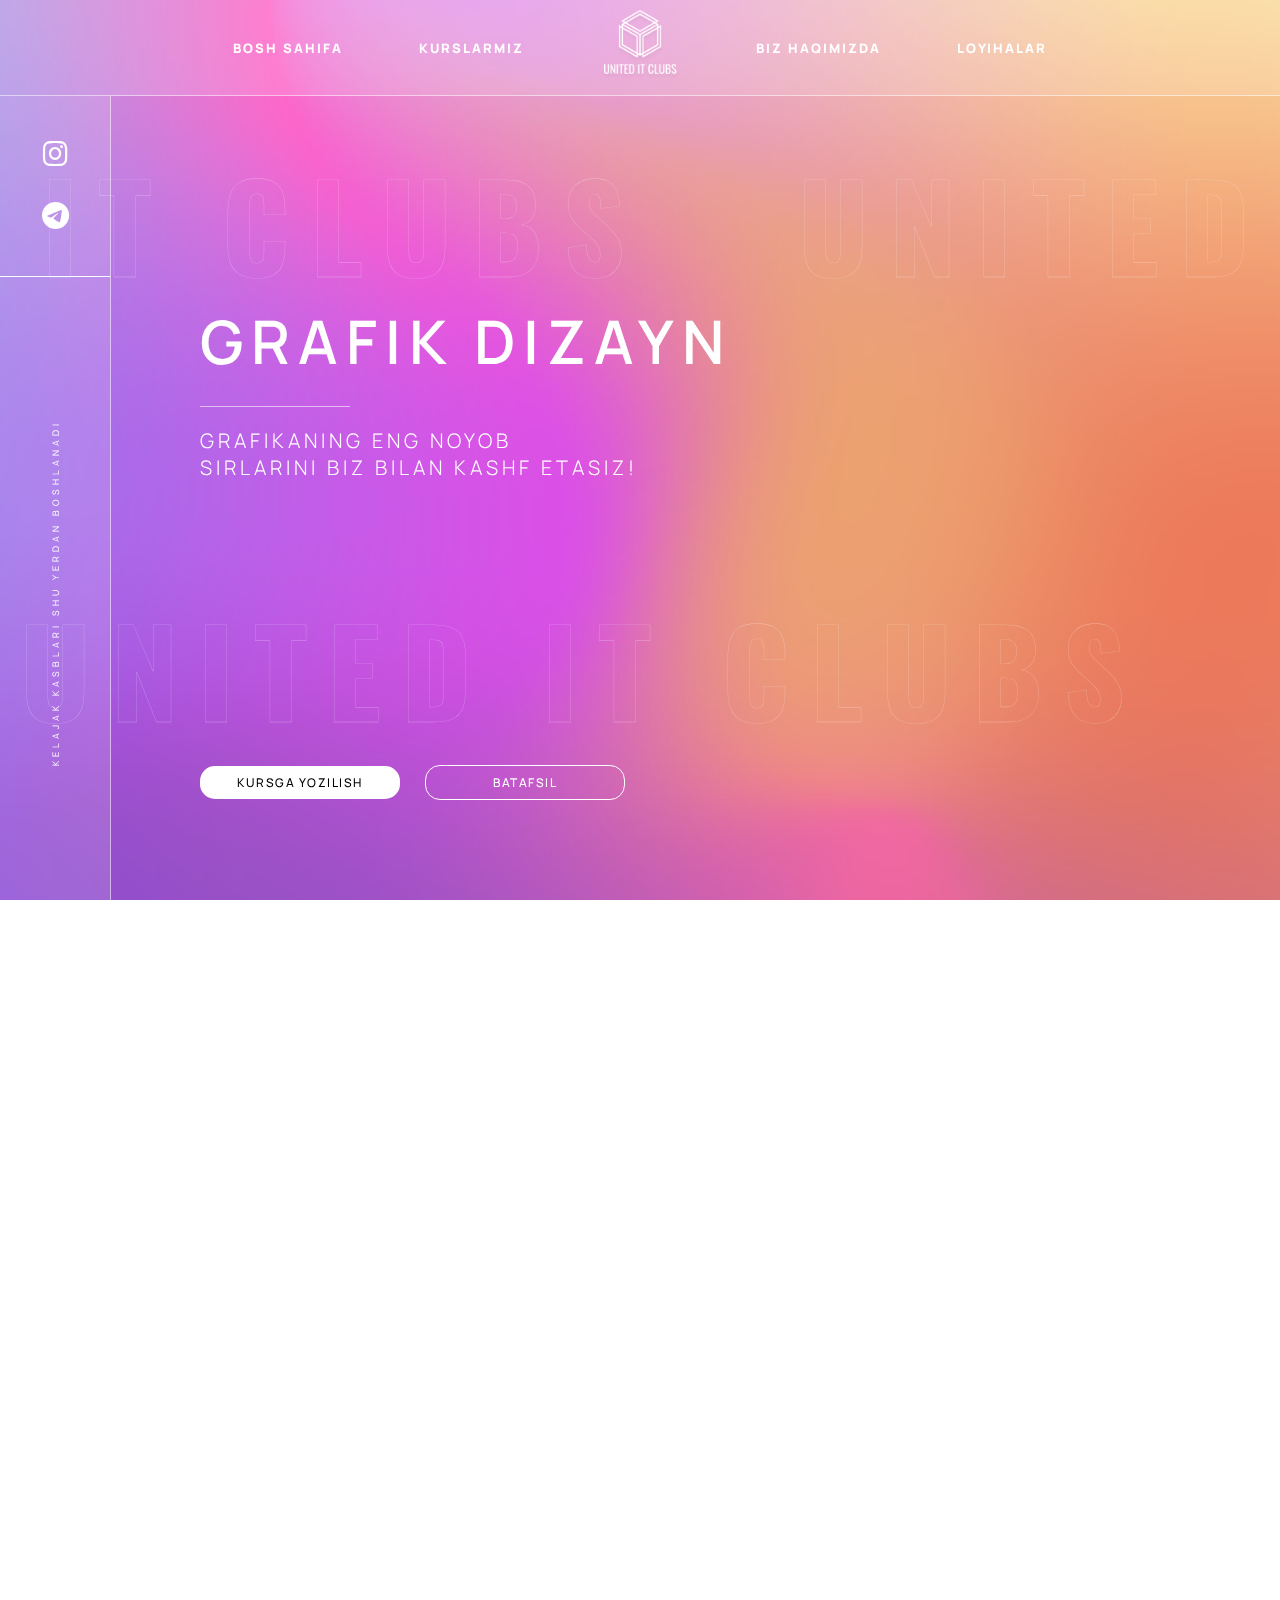
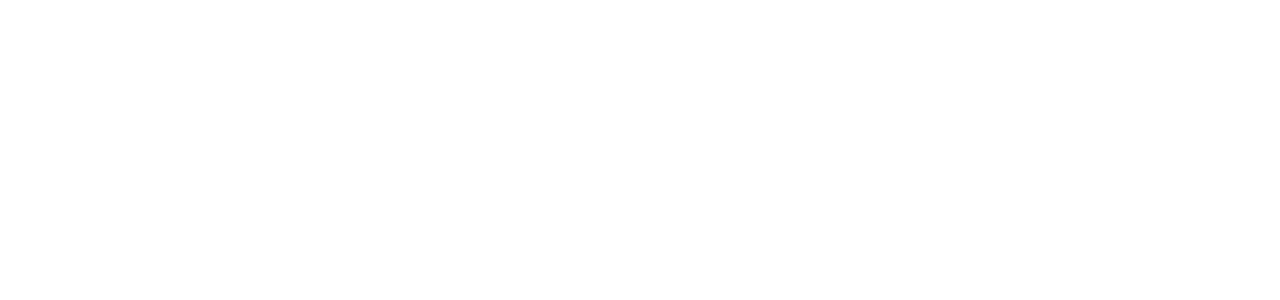
==== commit b0b7175b: "afafgggggg" ====
--- a/example.html
+++ b/example.html
@@ -62,7 +62,7 @@
     <div class="scroll-Div" id="scroll-div" data-0="transform: translateX(-0%);" data-1000="transform: translateX(-200%);">
         <section class="GrafikBox GrafikBox1">
             <div class="Gboxs">
-                <h1 class="topname-h1">Grafik dizayn</h1>
+                <h1 class="topname-h1">Grafik <span class="mini">dizayn</span></h1>
                 <p>GRAFIKANING ENG NOYOB <br> SIRLARINI BIZ BILAN KASHF ETASIZ!</p>
         </section>
 
@@ -117,6 +117,5 @@
     <script type="text/javascript">
         var s = skrollr.init();
    </script>
-   <script src="https://cdnjs.cloudflare.com/ajax/libs/wow/1.1.2/wow.min.js" integrity="sha512-Eak/29OTpb36LLo2r47IpVzPBLXnAMPAVypbSZiZ4Qkf8p/7S/XRG5xp7OKWPPYfJT6metI+IORkR5G8F900+g==" crossorigin="anonymous" referrerpolicy="no-referrer"></script>
 </body>
 </html>--- a/header.css
+++ b/header.css
@@ -212,6 +212,7 @@
     background-position: center;
 }
 
+
 .Gboxs {
     margin-left: 200px;
     z-index: 10;
@@ -249,18 +250,20 @@
 
 .BtnBox-div {
     width: 100%;
-    height: 100vh;
+   
     display: flex;
     align-items: flex-end;
     position: fixed;
+    bottom: -100px;
     z-index: 9999;
+    background-color: gold;
 }
 .Btnbox {
     position: fixed;
     margin-left: 200px;
     display: flex;
     align-items: center;
-    margin-bottom: 10%;
+    margin-bottom: 180px;
 }
 .btn {
     width: 200px;
--- a/mediaquery.css
+++ b/mediaquery.css
@@ -174,4 +174,41 @@
         margin: 28px 0;
         text-shadow: 2px 2px 5px rgba(255, 255, 255, 0.601);
     }
+}
+@media only screen and (max-width: 660px) {
+    .sideBar {
+        width: 65px;
+    }
+    .Gboxs, .Btnbox {
+        margin-left: 26%;
+    }
+    .topname-h1 {
+        font-size: 40px;
+    }
+    .topname-h1::before {
+        width: 70px;
+    }
+    .Gboxs p {
+        font-size: 12px;
+    }
+    
+}
+@media only screen and (max-width: 550px) {
+    .Btnbox {
+        display: flex;
+        flex-direction: column;
+        align-items: flex-start;
+        margin-bottom: 130px;
+    }
+    .Btnbox .btn {
+        margin-bottom: 35px;
+    }
+    .Btnbox .btn2 {
+        margin-left: 70px;
+    }
+    .BtnBox-div
+    {
+        background: red;
+
+    }
 }